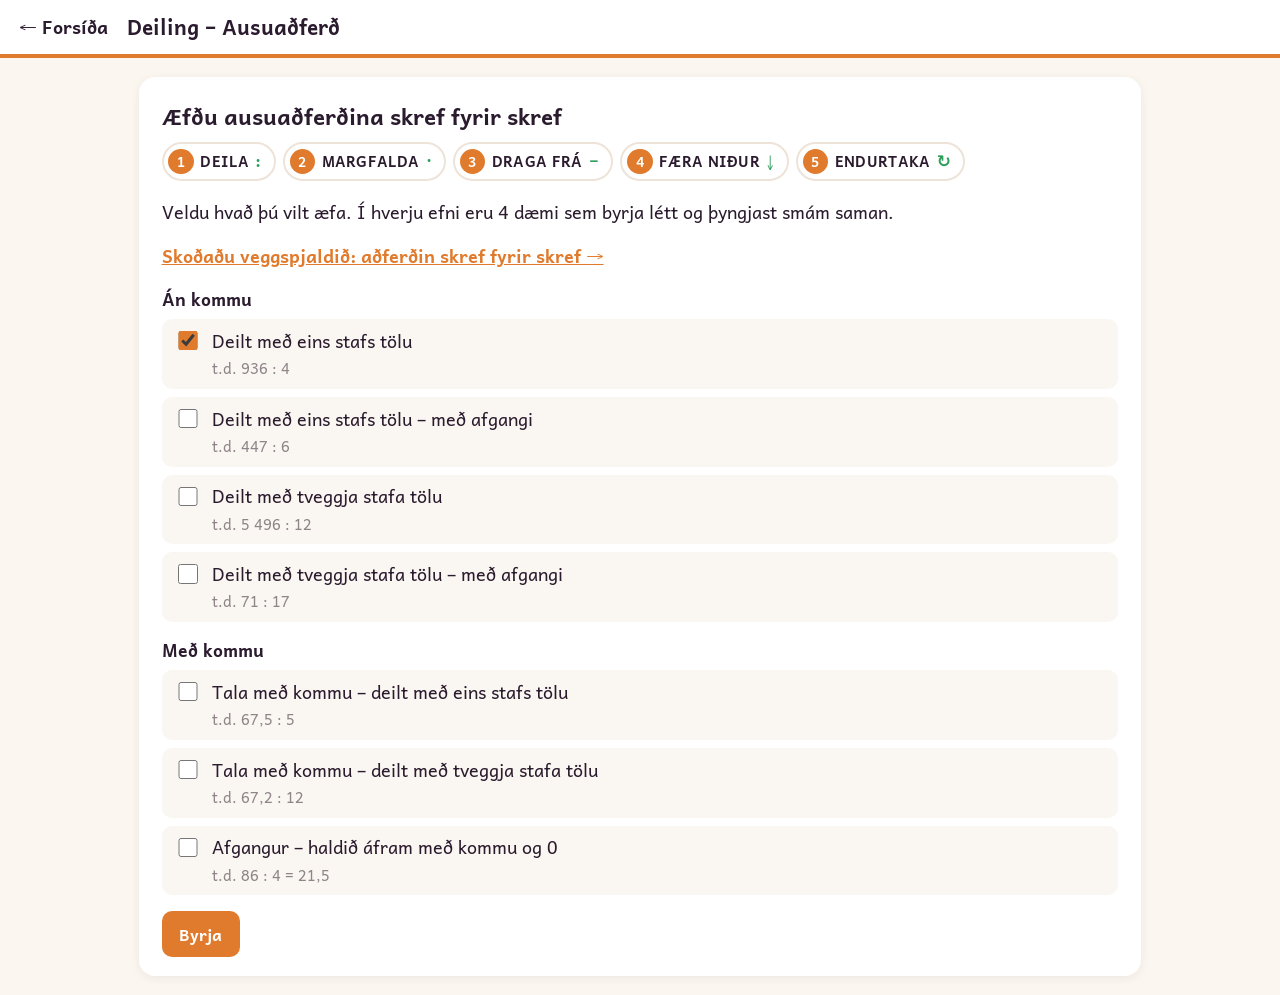
==== staerdfraedi/deiling-ausuadferd.html @ 8a7db177 "Add files via upload" ====
<!DOCTYPE html>
<html lang="is">
<head>
<meta charset="UTF-8">
<meta name="viewport" content="width=device-width, initial-scale=1">
<title>Deiling – Ausuaðferð</title>
<link rel="preconnect" href="https://fonts.googleapis.com">
<link rel="preconnect" href="https://fonts.gstatic.com" crossorigin>
<link href="https://fonts.googleapis.com/css2?family=Andika:wght@400;700&display=swap" rel="stylesheet">
<style>
:root{
  --dokkt:#2b1b2e; --appelsina:#e07b2e; --appelsina-ljos:#fde8d6;
  --graent:#2e9e5b; --graent-ljos:#e1f4e8; --bleikt:#f9d3da;
  --rautt:#b9403a; --rautt-ljos:#fbe4e2; --bakgrunnur:#fbf7f0; --kort:#ffffff; --grar:#8f8489;
}
*{box-sizing:border-box}
body{margin:0;font-family:'Andika',system-ui,sans-serif;font-variant-numeric:tabular-nums;background:var(--bakgrunnur);color:var(--dokkt);font-size:18px;line-height:1.45}
header{display:flex;align-items:center;gap:1.2rem;padding:.75rem 1.2rem;background:var(--kort);border-bottom:4px solid var(--appelsina)}
header a{color:var(--dokkt);text-decoration:none;font-weight:700;white-space:nowrap}
header a:hover{color:var(--appelsina)}
header h1{font-size:1.3rem;margin:0}
main{max-width:1040px;margin:0 auto;padding:1.2rem}
.kort{background:var(--kort);border-radius:16px;padding:1.2rem 1.4rem;box-shadow:0 2px 10px rgba(43,27,46,.07)}
h2{margin:.2rem 0 .6rem;font-size:1.4rem}
h3{margin:1rem 0 .4rem;font-size:1.1rem}
button{font-family:inherit;font-size:1rem;cursor:pointer;border:none;border-radius:10px;padding:.6rem 1.1rem;color:var(--dokkt)}
button:focus-visible,input:focus-visible{outline:3px solid var(--appelsina);outline-offset:2px}
.adal{background:var(--appelsina);color:#fff;font-weight:700}
.adal:hover{filter:brightness(.94)}
.auka{background:#f0e9e1}
.auka:hover{background:#e6ddd3}
.auka.virkur{background:var(--appelsina-ljos);box-shadow:inset 0 0 0 2px var(--appelsina)}
.falid{display:none !important}

/* Upphafsskjár */
.efnalisti{display:grid;gap:.5rem;margin:.4rem 0 1rem}
.efnalisti label{display:flex;gap:.7rem;align-items:flex-start;padding:.55rem .8rem;border-radius:10px;background:#faf6f1;cursor:pointer}
.efnalisti label:hover{background:var(--appelsina-ljos)}
.efnalisti input{width:1.2rem;height:1.2rem;margin-top:.2rem;accent-color:var(--appelsina)}
.efnalisti .daemi{color:var(--grar);font-size:.92rem}
.villa-texti{color:var(--rautt);font-weight:700;margin-left:.8rem}

/* Skrefin */
.skref{display:flex;flex-wrap:wrap;gap:.45rem;margin:.2rem 0 1rem}
.skref .flis{display:flex;align-items:center;gap:.4rem;padding:.3rem .75rem .3rem .3rem;border-radius:999px;background:#fff;border:2px solid #eee3d8;font-weight:700;font-size:.92rem;letter-spacing:.02em}
.skref .nr{display:inline-grid;place-items:center;width:1.6rem;height:1.6rem;border-radius:50%;background:var(--appelsina);color:#fff;font-size:.85rem}
.skref .takn{color:var(--graent);font-size:1.05rem}
.skref .flis.nuna{background:var(--appelsina-ljos);border-color:var(--appelsina)}
.skref .flis.blikk{animation:blikk 1.2s ease}
@keyframes blikk{0%,100%{background:#fff}30%,60%{background:var(--graent-ljos);border-color:var(--graent)}}

/* Leikskjár */
.toppur{display:flex;flex-wrap:wrap;align-items:center;justify-content:space-between;gap:.6rem;margin-bottom:.6rem}
.toppur .efni-heiti{font-weight:700;font-size:1.05rem}
.toppur .stada{color:var(--grar)}
.toppur .takkar{display:flex;gap:.5rem;flex-wrap:wrap}
.vinnusvaedi{display:grid;grid-template-columns:minmax(0,1.15fr) minmax(0,1fr);gap:1rem;align-items:start}
@media (max-width:820px){.vinnusvaedi{grid-template-columns:1fr}}
.daemi-titill{font-size:1.25rem;margin:0 0 .6rem}
.daemi-titill b{font-family:'Andika',sans-serif;font-weight:600}
.uppsetning-ramma{overflow-x:auto;padding:.6rem .2rem 1rem 2.2rem}

/* Uppsetningin sjálf */
.uppsetning{display:inline-grid;font-family:'Andika',sans-serif;font-size:2.3rem;line-height:1.3;grid-auto-rows:1.3em}
.uppsetning .h{position:relative;display:flex;align-items:center;justify-content:center;white-space:nowrap}
.uppsetning .deilt-med{justify-content:flex-end;padding-right:.35ch;border-right:3px solid var(--dokkt);color:var(--appelsina);font-weight:600}
.uppsetning .stofn{border-top:3px solid var(--dokkt)}
.uppsetning .svar{color:var(--appelsina);font-weight:600}
.uppsetning .strik{border-bottom:2px solid var(--dokkt)}
.uppsetning .minus::before{content:'−';position:absolute;right:100%;margin-right:.08ch;color:var(--graent);font-weight:600}
.uppsetning .dauft{color:transparent}
.uppsetning .or{color:var(--graent);font-size:.7em;font-weight:600}
.uppsetning .virk{background:var(--appelsina-ljos);color:var(--appelsina);font-weight:600;border-radius:4px}
.uppsetning .rauf::after{content:'';position:absolute;inset:.08em .04em;border:2px dashed var(--appelsina);border-radius:6px}
.uppsetning .rauf{color:var(--grar)}
.uppsetning .smellanlegt{cursor:pointer;border-radius:4px}
.uppsetning .smellanlegt:hover{background:var(--graent-ljos)}
.uppsetning .smellanlegt.valid{background:var(--graent-ljos);color:var(--graent)}
.uppsetning .stofn.smellanlegt{border-top-left-radius:0;border-top-right-radius:0}
.uppsetning .notad{color:var(--grar)}
.uppsetning .komma-mark{position:absolute;left:50%;top:50%;width:.9em;height:.9em;transform:translate(-50%,-25%);border-radius:50%;border:2px dashed var(--graent);background:#fff;padding:0;z-index:2;font:inherit;font-size:.55em;color:var(--graent)}
.uppsetning .komma-mark:hover{background:var(--graent-ljos);border-style:solid}

/* Verkefnaspjald */
.verkefni p{margin:.2rem 0 .7rem}
.svarform{display:flex;gap:.5rem;flex-wrap:wrap;align-items:center;margin:.3rem 0 .6rem}
.svarform input{font-family:'Andika',sans-serif;font-size:1.6rem;width:7ch;padding:.3rem .5rem;border:2px solid #e3d8cc;border-radius:10px;text-align:center}
.endurgjof{min-height:1.5em;padding:.6rem .8rem;border-radius:10px;margin-top:.4rem}
.endurgjof:empty{padding:0}
.endurgjof.rett{background:var(--graent-ljos);color:#1d6b3d}
.endurgjof.rangt{background:var(--rautt-ljos);color:var(--rautt)}
.endurgjof.uppl{background:#f3eee8}
.abending{margin-top:.6rem;padding:.6rem .8rem;border-left:4px solid var(--appelsina);background:#fff8f1;border-radius:0 10px 10px 0}
.nidurstada{font-family:'Andika',sans-serif;font-size:1.5rem;font-weight:600;background:var(--bleikt);padding:.5rem .9rem;border-radius:10px;display:inline-block;margin:.3rem 0 .8rem}
.tafla{margin-top:1rem;padding:.7rem .9rem;background:#faf6f1;border-radius:12px}
.tafla h4{margin:0 0 .3rem;font-size:1rem}
.tafla ul{list-style:none;margin:0;padding:0;columns:3;font-family:'Andika',sans-serif;font-size:1rem}
.tafla li{padding:.05rem 0}

/* Upprifjun */
.yfirlag{position:fixed;inset:0;background:rgba(43,27,46,.45);display:grid;place-items:center;padding:1rem;z-index:20}
.yfirlag .kort{max-width:760px;width:100%;max-height:92vh;overflow:auto}
.upprifjun-innri{display:grid;grid-template-columns:auto 1fr;gap:1.2rem;align-items:start}
@media (max-width:700px){.upprifjun-innri{grid-template-columns:1fr}}
.upprifjun-innri .uppsetning{font-size:1.6rem}
.upprifjun-innri ul{margin:.2rem 0;padding-left:1.2rem}
.upprifjun-innri li{margin:.35rem 0}
.merki{display:inline-block;font-size:.85rem;font-weight:700;color:var(--appelsina);text-transform:uppercase;letter-spacing:.06em}

/* Lok */
.lok-listi{list-style:none;padding:0;margin:.4rem 0 1rem}
.lok-listi li{padding:.5rem .8rem;border-radius:10px;background:#faf6f1;margin:.35rem 0;display:flex;justify-content:space-between;gap:1rem}
</style>
</head>
<body>
<header>
  <a href="../index.html">← Forsíða</a>
  <h1>Deiling – Ausuaðferð</h1>
</header>

<main>
  <!-- Upphafsskjár -->
  <section id="upphaf" class="kort">
    <h2>Æfðu ausuaðferðina skref fyrir skref</h2>
    <div class="skref" aria-hidden="true">
      <span class="flis"><span class="nr">1</span>DEILA <span class="takn">:</span></span>
      <span class="flis"><span class="nr">2</span>MARGFALDA <span class="takn">·</span></span>
      <span class="flis"><span class="nr">3</span>DRAGA FRÁ <span class="takn">−</span></span>
      <span class="flis"><span class="nr">4</span>FÆRA NIÐUR <span class="takn">↓</span></span>
      <span class="flis"><span class="nr">5</span>ENDURTAKA <span class="takn">↻</span></span>
    </div>
    <p>Veldu hvað þú vilt æfa. Í hverju efni eru 4 dæmi sem byrja létt og þyngjast smám saman.</p>
    <p><a href="veggspjald.html?v=ausa" style="color:var(--appelsina);font-weight:700">Skoðaðu veggspjaldið: aðferðin skref fyrir skref →</a></p>
    <div id="efnalisti"></div>
    <button class="adal" id="btnByrja">Byrja</button><span id="upphafVilla" class="villa-texti"></span>
  </section>

  <!-- Leikskjár -->
  <section id="leikur" class="falid">
    <div class="toppur">
      <div><div class="efni-heiti" id="efniHeiti"></div><div class="stada" id="stada"></div></div>
      <div class="takkar">
        <button class="auka" id="btnUpprifjun">Upprifjun</button>
        <button class="auka" id="btnTafla">Margföldunartafla</button>
      </div>
    </div>
    <div class="skref" id="skrefin">
      <span class="flis" data-s="deila"><span class="nr">1</span>DEILA <span class="takn">:</span></span>
      <span class="flis" data-s="margfalda"><span class="nr">2</span>MARGFALDA <span class="takn">·</span></span>
      <span class="flis" data-s="draga"><span class="nr">3</span>DRAGA FRÁ <span class="takn">−</span></span>
      <span class="flis" data-s="faera"><span class="nr">4</span>FÆRA NIÐUR <span class="takn">↓</span></span>
      <span class="flis" data-s="endurtaka"><span class="nr">5</span>ENDURTAKA <span class="takn">↻</span></span>
    </div>
    <div class="vinnusvaedi">
      <div class="kort">
        <p class="daemi-titill">Reiknaðu: <b id="daemiTexti"></b></p>
        <div class="uppsetning-ramma" id="uppsetning"></div>
      </div>
      <div class="kort verkefni">
        <div id="lysing"></div>
        <form class="svarform falid" id="svarform" autocomplete="off">
          <input id="svar" inputmode="numeric" aria-label="Svar">
          <button class="adal" type="submit">Athuga</button>
        </form>
        <div id="aukatakkar"></div>
        <div class="endurgjof" id="endurgjof" aria-live="polite"></div>
        <div id="abending" class="abending falid"></div>
        <div style="margin-top:.8rem"><button class="auka" id="btnAbending">Fá ábendingu</button></div>
        <div id="tafla" class="tafla falid"></div>
      </div>
    </div>
  </section>

  <!-- Lok -->
  <section id="lok" class="kort falid">
    <h2>Vel gert!</h2>
    <p id="lokTexti"></p>
    <ul class="lok-listi" id="lokListi"></ul>
    <button class="adal" id="btnAftur">Spila aftur</button>
    <button class="auka" id="btnVelja">Velja önnur efni</button>
  </section>
</main>

<!-- Upprifjun -->
<div class="yfirlag falid" id="upprifjun">
  <div class="kort">
    <span class="merki">Upprifjun</span>
    <h2 id="uppTitill"></h2>
    <div class="upprifjun-innri">
      <div id="uppDaemi"></div>
      <div id="uppAtridi"></div>
    </div>
    <div style="margin-top:1rem"><button class="adal" id="btnLokaUpp">Byrja á dæmunum</button></div>
  </div>
</div>

<script>
/* ============ Hjálparföll ============ */
const $ = s => document.querySelector(s);
const rand = (a, b) => a + Math.floor(Math.random() * (b - a + 1));
const velja = arr => arr[Math.floor(Math.random() * arr.length)];
const hefur0 = n => String(n).includes('0');
const fyrstiStafur = n => Number(String(n)[0]);
const NBSP = ' ';

// Þúsundabil eins og í Stiku: 5 496, 14 350
function thusund(heiltala) {
  const s = String(heiltala);
  if (s.length < 4) return s;
  return s.replace(/\B(?=(\d{3})+(?!\d))/g, NBSP);
}
const ein = n => n % 10 === 1 && n % 100 !== 11;
function erAfgangs(n, enn) { return (ein(n) ? 'Það er ' : 'Það eru ') + (enn ? 'enn ' : '') + n + ' afgangs'; }
function sinnum(q) { return q === 1 ? 'einu sinni' : q + ' sinnum'; }

/* ============ Dæmi búin til ============ */
function heil(D, d) { return { digits: String(D).split('').map(Number), comma: null, d }; }
function kommutala(N, d, aukastafir) {
  const s = String(N);
  return { digits: s.split('').map(Number), comma: s.length - aukastafir, d };
}
function reyna(fall) {
  for (let i = 0; i < 20000; i++) { const p = fall(); if (p) return p; }
  throw new Error('Tókst ekki að búa til dæmi');
}
const milli = (x, a, b) => x >= a && x <= b;

const EFNI = [
  { id: 'e1', hopur: 'Án kommu', heiti: 'Deilt með eins stafs tölu', daemi: '936 : 4',
    upp: { p: heil(936, 4), atridi: [
      'Fimm skref: <b>deila, margfalda, draga frá, færa niður</b> og <b>endurtaka</b> þar til allir tölustafirnir hafa verið notaðir.',
      'Byrjaðu fremst. Ef talan sem deilt er með gengur ekki upp í fyrsta tölustafinn tekurðu næsta tölustaf með.',
      'Svarið er skrifað ofan á strikið, beint fyrir ofan síðasta tölustafinn sem þú notaðir.',
      'Ef talan sem deilt er með gengur ekki upp í töluna skrifarðu <b>0</b> í svarið og færir næsta tölustaf niður.'] },
    threp: [
      () => { const d = rand(2, 5), q = rand(21, 499), D = q * d; return milli(D, 100, 999) && fyrstiStafur(D) >= d && !hefur0(q) ? heil(D, d) : null; },
      () => { const d = rand(3, 9), q = rand(12, 99), D = q * d; return milli(D, 100, 999) && fyrstiStafur(D) < d && !hefur0(q) ? heil(D, d) : null; },
      () => { const d = rand(3, 9), q = rand(112, 3333), D = q * d; return milli(D, 1000, 9999) && !hefur0(q) ? heil(D, d) : null; },
      () => { const d = rand(2, 9), q = rand(101, 1999), D = q * d; return milli(D, 200, 9999) && hefur0(q) ? heil(D, d) : null; }
    ] },
  { id: 'e1a', hopur: 'Án kommu', heiti: 'Deilt með eins stafs tölu – með afgangi', daemi: '447 : 6', afgangur: true,
    upp: { p: heil(447, 6), afgangur: true, atridi: [
      'Sömu skref og áður: deila, margfalda, draga frá og færa niður.',
      'Þegar engir tölustafir eru eftir til að færa niður er talan neðst <b>afgangurinn</b>.',
      'Afgangurinn er alltaf minni en talan sem deilt er með.',
      'Svarið er skrifað svona: 447 : 6 = 74 og 3 afgangs.'] },
    threp: [
      () => { const d = rand(2, 5), q = rand(21, 499), r = rand(1, d - 1), D = q * d + r; return milli(D, 100, 999) && fyrstiStafur(D) >= d && !hefur0(q) ? heil(D, d) : null; },
      () => { const d = rand(3, 9), q = rand(12, 99), r = rand(1, d - 1), D = q * d + r; return milli(D, 100, 999) && fyrstiStafur(D) < d && !hefur0(q) ? heil(D, d) : null; },
      () => { const d = rand(3, 9), q = rand(112, 3333), r = rand(1, d - 1), D = q * d + r; return milli(D, 1000, 9999) && !hefur0(q) ? heil(D, d) : null; },
      () => { const d = rand(3, 9), q = rand(101, 1999), r = rand(1, d - 1), D = q * d + r; return milli(D, 300, 9999) && hefur0(q) ? heil(D, d) : null; }
    ] },
  { id: 't2', hopur: 'Án kommu', heiti: 'Deilt með tveggja stafa tölu', daemi: '5 496 : 12',
    upp: { p: heil(5496, 12), atridi: [
      'Sömu skref og áður: deila, margfalda, draga frá og færa niður.',
      'Oft þarf að taka tvo eða þrjá tölustafi í byrjun. 12 gengur ekki upp í 5 en gengur upp í 54.',
      'Prófaðu þig áfram: 4 · 12 = 48 og 5 · 12 = 60. 60 er meira en 54, svo 12 gengur 4 sinnum upp í 54.',
      'Hnappurinn <b>Margföldunartafla</b> sýnir margfeldi tölunnar sem deilt er með.'] },
    threp: [
      () => { const d = rand(11, 19), q = rand(2, 9); return heil(q * d, d); },
      () => { const d = rand(11, 25), q = rand(11, 39), D = q * d; return milli(D, 100, 999) && !hefur0(q) ? heil(D, d) : null; },
      () => { const d = rand(21, 45), q = rand(11, 49), D = q * d; return milli(D, 300, 1999) && !hefur0(q) ? heil(D, d) : null; },
      () => { const d = rand(11, 25), q = rand(101, 799), D = q * d; return milli(D, 1000, 9999) ? heil(D, d) : null; }
    ] },
  { id: 't2a', hopur: 'Án kommu', heiti: 'Deilt með tveggja stafa tölu – með afgangi', daemi: '71 : 17', afgangur: true,
    upp: { p: heil(71, 17), afgangur: true, atridi: [
      'Prófaðu þig áfram: 4 · 17 = 68 og 5 · 17 = 85. 85 er meira en 71, svo 17 gengur 4 sinnum upp í 71.',
      'Þegar engir tölustafir eru eftir til að færa niður er talan neðst afgangurinn.',
      'Afgangurinn er alltaf minni en talan sem deilt er með. Hér er 3 minna en 17.',
      'Svarið er skrifað svona: 71 : 17 = 4 og 3 afgangs.'] },
    threp: [
      () => { const d = rand(11, 19), q = rand(2, 9), r = rand(1, d - 1); return heil(q * d + r, d); },
      () => { const d = rand(11, 25), q = rand(11, 39), r = rand(1, d - 1), D = q * d + r; return milli(D, 100, 999) && !hefur0(q) ? heil(D, d) : null; },
      () => { const d = rand(21, 45), q = rand(11, 49), r = rand(1, d - 1), D = q * d + r; return milli(D, 300, 1999) && !hefur0(q) ? heil(D, d) : null; },
      () => { const d = rand(11, 25), q = rand(101, 799), r = rand(1, d - 1), D = q * d + r; return milli(D, 1000, 9999) ? heil(D, d) : null; }
    ] },
  { id: 'k1', hopur: 'Með kommu', heiti: 'Tala með kommu – deilt með eins stafs tölu', daemi: '67,5 : 5',
    upp: { p: kommutala(675, 5, 1), atridi: [
      'Reiknaðu alveg eins og ef engin komma væri.',
      'Komman í svarinu fer <b>beint fyrir ofan</b> kommuna í tölunni.',
      'Settu kommuna í svarið um leið og þú færir niður fyrsta tölustafinn á eftir kommunni.'] },
    threp: [
      () => { const d = rand(2, 5), Q = rand(21, 499), N = Q * d; return milli(N, 100, 999) && Math.floor(N / 10) >= d && N % 10 !== 0 ? kommutala(N, d, 1) : null; },
      () => { const d = rand(3, 9), Q = rand(12, 333), N = Q * d; return milli(N, 100, 999) && Math.floor(N / 10) >= d && N % 10 !== 0 ? kommutala(N, d, 1) : null; },
      () => { const d = rand(3, 9), Q = rand(112, 3333), N = Q * d; return milli(N, 1000, 9999) && N % 10 !== 0 ? kommutala(N, d, 1) : null; },
      () => { const d = rand(2, 9), Q = rand(101, 4999), N = Q * d; return milli(N, 1000, 9999) && Math.floor(N / 100) >= d && N % 10 !== 0 ? kommutala(N, d, 2) : null; }
    ] },
  { id: 'k2', hopur: 'Með kommu', heiti: 'Tala með kommu – deilt með tveggja stafa tölu', daemi: '67,2 : 12',
    upp: { p: kommutala(672, 12, 1), atridi: [
      'Reiknaðu alveg eins og ef engin komma væri.',
      'Komman í svarinu fer <b>beint fyrir ofan</b> kommuna í tölunni.',
      'Settu kommuna í svarið um leið og þú færir niður fyrsta tölustafinn á eftir kommunni.',
      'Prófaðu þig áfram með margföldun eins og áður: 5 · 12 = 60 og 6 · 12 = 72.'] },
    threp: [
      () => { const d = rand(11, 15), Q = rand(11, 90), N = Q * d; return milli(N, 100, 999) && Math.floor(N / 10) >= d && N % 10 !== 0 ? kommutala(N, d, 1) : null; },
      () => { const d = rand(11, 25), Q = rand(11, 99), N = Q * d; return milli(N, 200, 999) && Math.floor(N / 10) >= d && N % 10 !== 0 ? kommutala(N, d, 1) : null; },
      () => { const d = rand(12, 35), Q = rand(101, 499), N = Q * d; return milli(N, 1000, 9999) && N % 10 !== 0 ? kommutala(N, d, 1) : null; },
      () => { const d = rand(11, 25), Q = rand(101, 999), N = Q * d; return milli(N, 1000, 9999) && Math.floor(N / 100) >= d && N % 10 !== 0 ? kommutala(N, d, 2) : null; }
    ] },
  { id: 'k0', hopur: 'Með kommu', heiti: 'Afgangur – haldið áfram með kommu og 0', daemi: '86 : 4 = 21,5', nulla: true,
    upp: { p: heil(86, 4), nulla: true, atridi: [
      'Þegar afgangur er eftir má halda áfram og fá svar með kommu.',
      '86 er það sama og 86,0. Settu kommu og 0 aftan við töluna.',
      'Færðu 0 niður og settu kommu í svarið beint fyrir ofan kommuna.',
      'Haltu áfram þar til ekkert er afgangs. Stundum þarf að bæta við öðru 0.'] },
    threp: [
      () => { const d = velja([2, 4, 5]), D = rand(11, 99); return D >= d && D % d !== 0 && (D * 10) % d === 0 ? heil(D, d) : null; },
      () => { const d = velja([2, 4, 5]), D = rand(100, 999); return D % d !== 0 && (D * 10) % d === 0 ? heil(D, d) : null; },
      () => { const d = velja([4, 8]), D = rand(10, 999); return D >= d && (D * 10) % d !== 0 && (D * 100) % d === 0 ? heil(D, d) : null; },
      () => { const d = velja([12, 15, 16, 24, 25, 35, 40, 45]), D = rand(d + 1, 999); return D % d !== 0 && (D * 100) % d === 0 ? heil(D, d) : null; }
    ] }
];

/* ============ Rökfræði ausuaðferðarinnar ============ */
const tala = digs => digs.reduce((a, b) => a * 10 + b, 0);

function nyttAstand(p) {
  return { p, digits: p.digits.slice(), comma: p.comma, d: p.d, idx: -1, cur: 0, q: {}, rows: [], orvar: [],
           fasi: 'byrja', kommaSett: false, nulla: !!p.nulla, afgangur: !!p.afgangur, fyrsti: null, blikk: false };
}
function fyrstaEnd(S) {
  let v = 0;
  for (let i = 0; i < S.digits.length; i++) { v = v * 10 + S.digits[i]; if (v >= S.d) return i; }
  return S.digits.length - 1;
}
const sidasti = S => S.digits.length - 1;
function stofnTexti(digits, comma) {
  const heilt = comma === null ? digits : digits.slice(0, comma);
  const brot = comma === null ? [] : digits.slice(comma);
  return thusund(heilt.join('')) + (brot.length ? ',' + brot.join('') : '');
}
function svarTexti(S) {
  let heilt = '', brot = '';
  for (let i = S.fyrsti; i <= S.idx; i++) {
    if (S.q[i] === undefined) continue;
    if (S.kommaSett && i >= S.comma) brot += S.q[i]; else heilt += S.q[i];
  }
  return thusund(heilt) + (brot ? ',' + brot : '');
}

function endir(S, s) {
  if (S.cur === 0) { S.fasi = 'lokid'; return { ok: true, s: s + ' Ekkert er afgangs. Dæmið gengur upp!' }; }
  if (S.nulla) { S.fasi = 'baeta'; return { ok: true, s }; }
  S.fasi = 'afgangur'; return { ok: true, s };
}

function smellaTolustaf(S, i) {
  if (S.fasi === 'byrja') {
    const e = fyrstaEnd(S), v = tala(S.digits.slice(0, i + 1));
    if (i < e) return { ok: false, s: `${S.d} gengur ekki upp í ${v} því ${v} er minna en ${S.d}. Taktu fleiri tölustafi með.` };
    if (i > e) return { ok: false, s: `Þú þarft ekki svona marga tölustafi. ${S.d} gengur nú þegar upp í ${tala(S.digits.slice(0, e + 1))}.` };
    S.idx = e; S.cur = v; S.fyrsti = e; S.fasi = 'deila';
    return { ok: true, s: `Rétt! Við byrjum á ${v}.` };
  }
  if (S.fasi === 'faera') {
    if (i <= S.idx) return { ok: false, s: 'Þessi tölustafur hefur þegar verið notaður. Taktu næsta tölustaf.' };
    if (i > S.idx + 1) return { ok: false, s: 'Ekki hoppa yfir tölustaf. Taktu þann sem kemur næst.' };
    const r = S.rows[S.rows.length - 1];
    r.s += String(S.digits[i]); r.end = i;
    const ofar = S.rows[S.rows.length - 2];
    if (ofar && ofar.teg === 'marg') S.orvar.push({ rod: S.rows.length - 2, col: i });
    S.cur = S.cur * 10 + S.digits[i]; S.idx = i;
    if (S.comma !== null && i === S.comma && !S.kommaSett) {
      S.fasi = 'komma';
      return { ok: true, s: `Rétt! Þú færðir ${S.digits[i]} niður. Þessi tölustafur er á eftir kommunni.` };
    }
    S.fasi = 'deila'; S.blikk = true;
    return { ok: true, s: `Rétt! Nú er talan ${S.cur}. Þá endurtökum við skrefin og byrjum aftur á að deila.` };
  }
  return null;
}

function smellaBil(S, g) {
  if (S.fasi !== 'komma') return null;
  if (g !== S.comma - 1) return { ok: false, s: 'Ekki alveg. Komman í svarinu á að vera beint fyrir ofan kommuna í tölunni.' };
  S.kommaSett = true; S.fasi = 'deila'; S.blikk = true;
  return { ok: true, s: 'Rétt! Komman í svarinu er beint fyrir ofan kommuna í tölunni. Nú heldurðu áfram að deila.' };
}

function baeta(S) {
  if (S.fasi !== 'baeta') return null;
  const nyKomma = S.comma === null;
  if (nyKomma) S.comma = S.digits.length;
  S.digits.push(0);
  S.fasi = 'faera';
  return { ok: true, s: nyKomma
    ? `Nú stendur ${stofnTexti(S.digits, S.comma)}. Talan er jafn stór og áður. Færðu núllið niður.`
    : `Nú stendur ${stofnTexti(S.digits, S.comma)}. Færðu nýja núllið niður.` };
}

function svara(S, ans) {
  if (S.fasi === 'deila') {
    const q = Math.floor(S.cur / S.d);
    if (ans === q) {
      S.q[S.idx] = q;
      if (q === 0) {
        if (S.idx < sidasti(S)) { S.fasi = 'faera'; return { ok: true, s: `Rétt! ${S.d} gengur 0 sinnum upp í ${S.cur}. Þá færum við strax næsta tölustaf niður.` }; }
        return endir(S, `Rétt! ${S.d} gengur 0 sinnum upp í ${S.cur}.`);
      }
      S.fasi = 'margfalda';
      return { ok: true, s: `Rétt! ${S.d} gengur ${sinnum(q)} upp í ${S.cur}.` };
    }
    const m = ans * S.d;
    if (ans > q) return { ok: false, s: `${ans} · ${S.d} = ${thusund(m)}. Það er meira en ${S.cur}. Prófaðu lægri tölu.` };
    const eftir = S.cur - m;
    return { ok: false, s: `${ans} · ${S.d} = ${m}. Þá ${ein(eftir) ? 'er' : 'eru'} ${eftir} eftir og ${S.d} gengur upp í ${eftir}. Prófaðu hærri tölu.` };
  }
  if (S.fasi === 'margfalda') {
    const q = S.q[S.idx], p = q * S.d;
    if (ans !== p) return { ok: false, s: `Ekki alveg. Reiknaðu ${q} · ${S.d} aftur.` };
    S.rows.push({ teg: 'marg', s: String(p), end: S.idx });
    S.fasi = 'draga';
    return { ok: true, s: `Rétt! ${q} · ${S.d} = ${p}.` };
  }
  if (S.fasi === 'draga') {
    const p = S.q[S.idx] * S.d, mism = S.cur - p;
    if (ans !== mism) return { ok: false, s: `Ekki alveg. Reiknaðu ${S.cur} − ${p} aftur.` };
    const fyrr = S.cur;
    S.rows.push({ teg: 'mism', s: String(mism), end: S.idx });
    S.cur = mism;
    if (S.idx < sidasti(S)) { S.fasi = 'faera'; return { ok: true, s: `Rétt! ${fyrr} − ${p} = ${mism}.` }; }
    return endir(S, `Rétt! ${fyrr} − ${p} = ${mism}.`);
  }
  if (S.fasi === 'afgangur') {
    if (ans !== S.cur) return { ok: false, s: `Ekki alveg. Afgangurinn er talan neðst í uppsetningunni.` };
    S.fasi = 'lokid';
    return { ok: true, s: `Rétt! ${erAfgangs(S.cur)}.` };
  }
  return null;
}

// Rétta skrefið (notað í upprifjun, þegar svarað er rangt þrisvar og í prófunum)
function rettSkref(S) {
  switch (S.fasi) {
    case 'byrja': return smellaTolustaf(S, fyrstaEnd(S));
    case 'faera': return smellaTolustaf(S, S.idx + 1);
    case 'komma': return smellaBil(S, S.comma - 1);
    case 'baeta': return baeta(S);
    case 'deila': return svara(S, Math.floor(S.cur / S.d));
    case 'margfalda': return svara(S, S.q[S.idx] * S.d);
    case 'draga': return svara(S, S.cur - S.q[S.idx] * S.d);
    case 'afgangur': return svara(S, S.cur);
  }
  return null;
}
function rettSvarTexti(S) {
  switch (S.fasi) {
    case 'deila': return String(Math.floor(S.cur / S.d));
    case 'margfalda': return String(S.q[S.idx] * S.d);
    case 'draga': return String(S.cur - S.q[S.idx] * S.d);
    case 'afgangur': return String(S.cur);
  }
  return '';
}
function leysaAllt(p) {
  const S = nyttAstand(p);
  for (let n = 0; n < 300 && S.fasi !== 'lokid'; n++) rettSkref(S);
  S.blikk = false;
  return S;
}
function jafnaTexti(S) {
  let t = `${stofnTexti(S.p.digits, S.p.comma)} : ${S.d} = ${svarTexti(S)}`;
  if (S.afgangur && S.cur > 0) t += ` og ${S.cur} afgangs`;
  return t;
}

/* ============ Teikning uppsetningar ============ */
function teiknaUppsetningu(S, gagnvirkt) {
  const n = S.digits.length;
  const g = document.createElement('div');
  g.className = 'uppsetning';
  const F0 = gagnvirkt ? S.fasi : 'lokid';
  g.style.gridTemplateColumns = `auto repeat(${n}, 1.25ch ${F0 === 'komma' ? '1.1ch' : '.5ch'})`;
  const dalkur = i => 2 + 2 * i, bil = i => 3 + 2 * i;
  const holf = (row, col, txt, cls) => {
    const c = document.createElement('div');
    c.className = 'h ' + (cls || '');
    c.style.gridRow = row; c.style.gridColumn = col;
    if (txt !== undefined && txt !== null) c.textContent = txt;
    g.appendChild(c); return c;
  };
  const F = gagnvirkt ? S.fasi : 'lokid';

  // Hvaða tala er „núverandi“ tala?  -1 = fremsti hluti tölunnar efst, k = röð k
  let virkRod = null;
  if (['deila', 'margfalda'].includes(F)) virkRod = S.rows.length ? S.rows.length - 1 : -1;
  if (F === 'draga') virkRod = S.rows.length >= 2 ? S.rows.length - 2 : -1;
  if (F === 'afgangur') virkRod = S.rows.length - 1;

  // Röð 1: svarið
  for (let i = 0; i < n; i++) {
    const c = holf(1, dalkur(i), S.q[i] !== undefined ? S.q[i] : '', 'svar');
    if (F === 'deila' && i === S.idx) { c.classList.add('rauf'); c.textContent = '?'; }
    const b = holf(1, bil(i), S.kommaSett && i === S.comma - 1 ? ',' : '', 'svar');
    if (F === 'komma' && i < n - 1) {
      const k = document.createElement('button');
      k.className = 'komma-mark'; k.type = 'button'; k.dataset.bil = i;
      k.setAttribute('aria-label', 'Setja kommu hér'); k.textContent = ',';
      b.appendChild(k);
    }
  }
  // Röð 2: talan sem deilt er með og talan sem á að deila
  holf(2, 1, String(S.d), 'deilt-med');
  for (let i = 0; i < n; i++) {
    const c = holf(2, dalkur(i), S.digits[i], 'stofn');
    c.dataset.i = i;
    if (virkRod === -1 && i <= S.idx) c.classList.add('virk');
    if (F === 'byrja' || F === 'faera') c.classList.add('smellanlegt');
    holf(2, bil(i), S.comma !== null && i === S.comma - 1 ? ',' : '', 'stofn');
  }
  // Útreikningar fyrir neðan
  S.rows.forEach((r, k) => {
    const row = 3 + k, start = r.end - r.s.length + 1;
    for (let j = 0; j < r.s.length; j++) {
      const col = start + j;
      let cls = r.teg === 'marg' ? 'strik' + (j === 0 ? ' minus' : '') : '';
      if (r.teg === 'mism' && j < r.s.length - 1 && /^0+$/.test(r.s.slice(0, j + 1))) cls += ' dauft';
      if (virkRod === k) cls += ' virk';
      holf(row, dalkur(col), r.s[j], cls);
      if (j < r.s.length - 1) holf(row, bil(col), '', r.teg === 'marg' ? 'strik' : '');
    }
  });
  S.orvar.forEach(o => holf(3 + o.rod, dalkur(o.col), '↓', 'or'));
  // Auður reitur fyrir næsta svar
  if (F === 'margfalda' || F === 'draga') {
    const c = holf(3 + S.rows.length, dalkur(S.idx), '?', 'rauf' + (F === 'margfalda' ? ' minus' : ''));
  }
  return g;
}

/* ============ Viðmót ============ */
let leikur = { valin: [], rod: [], nr: 0, S: null, villurSkref: 0, villurDaemi: 0, nidurstodur: {}, taflaSynd: false };

function synaSkja(id) {
  ['upphaf', 'leikur', 'lok'].forEach(s => $('#' + s).classList.toggle('falid', s !== id));
  window.scrollTo(0, 0);
}

function teiknaEfnalista() {
  const box = $('#efnalisti');
  let html = '', hopur = '';
  EFNI.forEach((e, i) => {
    if (e.hopur !== hopur) { if (hopur) html += '</div>'; hopur = e.hopur; html += `<h3>${hopur}</h3><div class="efnalisti">`; }
    html += `<label><input type="checkbox" id="v_${e.id}" ${i === 0 ? 'checked' : ''}><span>${e.heiti}<br><span class="daemi">t.d. ${e.daemi}</span></span></label>`;
  });
  box.innerHTML = html + '</div>';
}

function byrjaLeik(efni) {
  const notud = new Set();
  leikur.valin = efni;
  leikur.rod = [];
  leikur.nidurstodur = {};
  efni.forEach(e => {
    leikur.nidurstodur[e.id] = { heiti: e.heiti, alls: 0, anVillu: 0 };
    e.threp.forEach((f, t) => {
      let p, lykill;
      do { p = reyna(f); lykill = p.digits.join('') + '|' + p.comma + '|' + p.d; } while (notud.has(lykill));
      notud.add(lykill);
      p.afgangur = !!e.afgangur; p.nulla = !!e.nulla;
      leikur.rod.push({ efni: e, p, threp: t });
    });
  });
  leikur.nr = 0;
  synaSkja('leikur');
  synaDaemi();
}

function synaDaemi() {
  const x = leikur.rod[leikur.nr];
  leikur.S = nyttAstand(x.p);
  leikur.villurSkref = 0; leikur.villurDaemi = 0;
  setjaEndurgjof('', '');
  $('#abending').classList.add('falid');
  teikna();
  if (x.threp === 0) opnaUpprifjun(x.efni);
}

function setjaEndurgjof(texti, teg) {
  const e = $('#endurgjof');
  e.textContent = texti; e.className = 'endurgjof ' + (teg || '');
}

function lysing(S) {
  const d = S.d;
  switch (S.fasi) {
    case 'byrja': return `<p><b>Byrjun:</b> Hve marga tölustafi þarftu að taka fremst svo að ${d} gangi upp í töluna?</p><p>Smelltu á <b>síðasta</b> tölustafinn sem þú tekur með.</p>`;
    case 'deila': return `<p><b>1. Deila:</b> Hve oft gengur ${d} upp í ${S.cur}?</p>`;
    case 'margfalda': return `<p><b>2. Margfalda:</b> ${S.q[S.idx]} · ${d} = ?</p>`;
    case 'draga': return `<p><b>3. Draga frá:</b> ${S.cur} − ${S.q[S.idx] * d} = ?</p>`;
    case 'faera': return `<p><b>4. Færa niður:</b> Smelltu á tölustafinn sem þú færir niður.</p>`;
    case 'komma': return `<p><b>Komman:</b> Smelltu þar sem komman á að vera í svarinu.</p>`;
    case 'baeta': return S.comma === null
      ? `<p><b>Afgangur:</b> ${erAfgangs(S.cur)} en engir tölustafir eru eftir til að færa niður.</p><p>Í stað þess að hætta setjum við kommu og 0 aftan við töluna og höldum áfram.</p>`
      : `<p><b>Afgangur:</b> ${erAfgangs(S.cur, true)}. Bættu öðru 0 aftan við og haltu áfram.</p>`;
    case 'afgangur': return `<p><b>Afgangur:</b> Engir tölustafir eru eftir til að færa niður. Hver er afgangurinn?</p>`;
    case 'lokid': return `<p><b>Svarið er:</b></p><div class="nidurstada">${jafnaTexti(S)}</div>`;
  }
  return '';
}

function abendingTexti(S) {
  const d = S.d;
  switch (S.fasi) {
    case 'byrja': return `Byrjaðu á fremsta tölustafnum, ${S.digits[0]}. Ef ${d} er stærri en ${S.digits[0]} gengur ${d} ekki upp í hann og þú tekur næsta tölustaf með.`;
    case 'deila': return `Finndu tölu sem þú getur margfaldað með ${d} svo að útkoman verði eins nálægt ${S.cur} og hægt er, en ekki stærri.` + (d > 9 ? ' Margföldunartaflan getur hjálpað.' : '');
    case 'margfalda': return `Margfaldaðu töluna sem þú skrifaðir síðast í svarið (${S.q[S.idx]}) með ${d}.`;
    case 'draga': return `Dragðu neðri töluna frá þeirri efri: ${S.cur} − ${S.q[S.idx] * d}.`;
    case 'faera': return `Taktu næsta tölustaf sem hefur ekki verið notaður. Hann er beint fyrir ofan auða plássið hægra megin við ${S.cur}.`;
    case 'komma': return `Finndu kommuna í ${stofnTexti(S.digits, S.comma)}. Komman í svarinu fer beint fyrir ofan hana.`;
    case 'baeta': return `${stofnTexti(S.digits, S.comma)} og ${stofnTexti(S.digits.concat([0]), S.comma === null ? S.digits.length : S.comma)} eru jafn stórar tölur. Þess vegna má bæta 0 aftan við.`;
    case 'afgangur': return `Afgangurinn er talan neðst. Hann er alltaf minni en ${d}.`;
  }
  return 'Dæmið er búið. Smelltu á „Næsta dæmi“.';
}

function teikna() {
  const S = leikur.S, x = leikur.rod[leikur.nr];
  $('#efniHeiti').textContent = x.efni.heiti;
  $('#stada').textContent = `Dæmi ${leikur.nr + 1} af ${leikur.rod.length}`;
  $('#daemiTexti').textContent = `${stofnTexti(S.p.digits, S.p.comma)} : ${S.d}`;

  document.querySelectorAll('#skrefin .flis').forEach(f => {
    f.classList.toggle('nuna', f.dataset.s === S.fasi);
    f.classList.remove('blikk');
  });
  if (S.blikk) {
    const f = document.querySelector('#skrefin .flis[data-s="endurtaka"]');
    void f.offsetWidth; f.classList.add('blikk'); S.blikk = false;
  }

  const ramma = $('#uppsetning');
  ramma.innerHTML = '';
  ramma.appendChild(teiknaUppsetningu(S, true));

  $('#lysing').innerHTML = lysing(S);
  const medInntak = ['deila', 'margfalda', 'draga', 'afgangur'].includes(S.fasi);
  $('#svarform').classList.toggle('falid', !medInntak);
  if (medInntak) { $('#svar').value = ''; $('#svar').focus({ preventScroll: true }); }

  const auka = $('#aukatakkar');
  auka.innerHTML = '';
  if (S.fasi === 'baeta') {
    const b = document.createElement('button');
    b.className = 'adal'; b.id = 'btnBaeta';
    b.textContent = S.comma === null ? 'Bæta við ,0' : 'Bæta við 0';
    b.onclick = () => adgerd(baeta(S));
    auka.appendChild(b);
  }
  if (S.fasi === 'lokid') {
    const b = document.createElement('button');
    b.className = 'adal'; b.id = 'btnNaesta';
    b.textContent = leikur.nr < leikur.rod.length - 1 ? 'Næsta dæmi →' : 'Sjá niðurstöður →';
    b.onclick = naesta;
    auka.appendChild(b);
    b.focus({ preventScroll: true });
  }
  $('#btnAbending').classList.toggle('falid', S.fasi === 'lokid');
  teiknaToflu();
}

function teiknaToflu() {
  const t = $('#tafla');
  t.classList.toggle('falid', !leikur.taflaSynd);
  $('#btnTafla').classList.toggle('virkur', leikur.taflaSynd);
  if (!leikur.taflaSynd || !leikur.S) return;
  const d = leikur.S.d;
  let li = '';
  for (let k = 1; k <= 9; k++) li += `<li>${k} · ${d} = ${thusund(k * d)}</li>`;
  t.innerHTML = `<h4>Margföldunartafla ${d}</h4><ul>${li}</ul>`;
}

function adgerd(nidurstada) {
  if (!nidurstada) return;
  const S = leikur.S;
  if (nidurstada.ok) {
    leikur.villurSkref = 0;
    $('#abending').classList.add('falid');
    const lokid = S.fasi === 'lokid';
    if (lokid) skraNidurstodu();
    teikna();
    setjaEndurgjof(nidurstada.s, 'rett');
    return;
  }
  leikur.villurSkref++; leikur.villurDaemi++;
  if (leikur.villurSkref >= 3) {
    const rett = rettSvarTexti(S);
    const r = rettSkref(S);
    leikur.villurSkref = 0;
    $('#abending').classList.add('falid');
    if (S.fasi === 'lokid') skraNidurstodu();
    teikna();
    setjaEndurgjof((rett ? `Rétta svarið er ${rett}. ` : 'Hér er rétta skrefið. ') + r.s.replace(/^Rétt! /, ''), 'uppl');
    return;
  }
  setjaEndurgjof(nidurstada.s, 'rangt');
}

function skraNidurstodu() {
  const x = leikur.rod[leikur.nr], n = leikur.nidurstodur[x.efni.id];
  n.alls++; if (leikur.villurDaemi === 0) n.anVillu++;
}

function naesta() {
  if (leikur.nr < leikur.rod.length - 1) { leikur.nr++; synaDaemi(); return; }
  const listi = Object.values(leikur.nidurstodur);
  const alls = listi.reduce((a, n) => a + n.alls, 0), an = listi.reduce((a, n) => a + n.anVillu, 0);
  $('#lokTexti').textContent = `Þú leystir ${alls} dæmi. ${an} þeirra leystirðu án villu.`;
  $('#lokListi').innerHTML = listi.map(n => `<li><span>${n.heiti}</span><b>${n.anVillu} af ${n.alls} án villu</b></li>`).join('');
  synaSkja('lok');
}

function opnaUpprifjun(efni) {
  const p = Object.assign({}, efni.upp.p, { afgangur: !!efni.upp.afgangur, nulla: !!efni.upp.nulla });
  const S = leysaAllt(p);
  $('#uppTitill').textContent = efni.heiti;
  const box = $('#uppDaemi');
  box.innerHTML = `<div class="nidurstada" style="font-size:1.15rem">${jafnaTexti(S)}</div>`;
  const r = document.createElement('div'); r.className = 'uppsetning-ramma';
  r.appendChild(teiknaUppsetningu(S, false));
  box.appendChild(r);
  $('#uppAtridi').innerHTML = '<ul>' + efni.upp.atridi.map(a => `<li>${a}</li>`).join('') + '</ul>';
  $('#upprifjun').classList.remove('falid');
  $('#btnLokaUpp').focus();
}
function lokaUpprifjun() {
  $('#upprifjun').classList.add('falid');
  if (['deila', 'margfalda', 'draga', 'afgangur'].includes(leikur.S?.fasi)) $('#svar').focus({ preventScroll: true });
}

/* ============ Atburðir ============ */
$('#btnByrja').onclick = () => {
  const valin = EFNI.filter(e => $('#v_' + e.id).checked);
  if (!valin.length) { $('#upphafVilla').textContent = 'Veldu að minnsta kosti eitt efni.'; return; }
  $('#upphafVilla').textContent = '';
  byrjaLeik(valin);
};
$('#efnalisti').addEventListener('change', () => { $('#upphafVilla').textContent = ''; });
$('#btnAftur').onclick = () => byrjaLeik(leikur.valin);
$('#btnVelja').onclick = () => synaSkja('upphaf');
$('#btnLokaUpp').onclick = lokaUpprifjun;
$('#upprifjun').addEventListener('click', e => { if (e.target.id === 'upprifjun') lokaUpprifjun(); });
document.addEventListener('keydown', e => { if (e.key === 'Escape' && !$('#upprifjun').classList.contains('falid')) lokaUpprifjun(); });
$('#btnUpprifjun').onclick = () => opnaUpprifjun(leikur.rod[leikur.nr].efni);
$('#btnTafla').onclick = () => { leikur.taflaSynd = !leikur.taflaSynd; teiknaToflu(); };
$('#btnAbending').onclick = () => {
  const a = $('#abending');
  a.textContent = abendingTexti(leikur.S);
  a.classList.remove('falid');
};
$('#svarform').addEventListener('submit', e => {
  e.preventDefault();
  const v = $('#svar').value.replace(/\s/g, '');
  if (!/^\d+$/.test(v)) { setjaEndurgjof('Skrifaðu tölu.', 'rangt'); return; }
  adgerd(svara(leikur.S, Number(v)));
});
$('#uppsetning').addEventListener('click', e => {
  const k = e.target.closest('.komma-mark');
  if (k) { adgerd(smellaBil(leikur.S, Number(k.dataset.bil))); return; }
  const t = e.target.closest('.stofn.smellanlegt');
  if (t) adgerd(smellaTolustaf(leikur.S, Number(t.dataset.i)));
});
// Í byrjun: lita tölustafina sem yrðu teknir með
$('#uppsetning').addEventListener('mouseover', e => {
  const t = e.target.closest('.stofn.smellanlegt');
  if (!t || leikur.S.fasi !== 'byrja') return;
  const i = Number(t.dataset.i);
  document.querySelectorAll('#uppsetning .stofn.smellanlegt').forEach(c => c.classList.toggle('valid', Number(c.dataset.i) <= i));
});
$('#uppsetning').addEventListener('mouseleave', () => {
  document.querySelectorAll('#uppsetning .stofn.valid').forEach(c => c.classList.remove('valid'));
});

teiknaEfnalista();
</script>
</body>
</html>
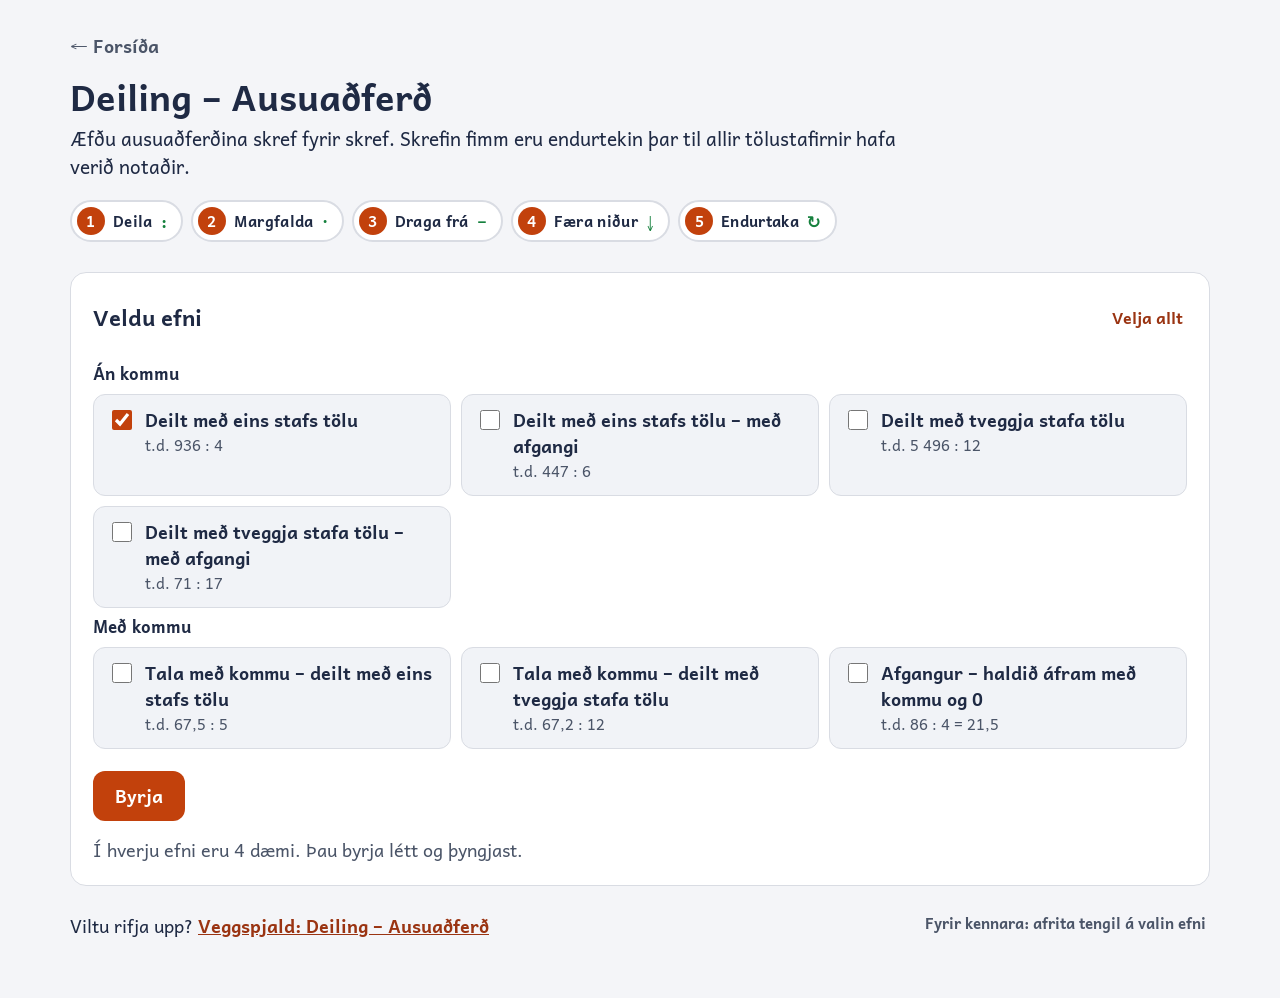
==== commit 44c31818: "Add files via upload" ====
--- a/staerdfraedi/deiling-ausuadferd.html
+++ b/staerdfraedi/deiling-ausuadferd.html
@@ -4,61 +4,42 @@
 <meta charset="UTF-8">
 <meta name="viewport" content="width=device-width, initial-scale=1">
 <title>Deiling – Ausuaðferð</title>
-<link rel="preconnect" href="https://fonts.googleapis.com">
-<link rel="preconnect" href="https://fonts.gstatic.com" crossorigin>
-<link href="https://fonts.googleapis.com/css2?family=Andika:wght@400;700&display=swap" rel="stylesheet">
+<link rel="stylesheet" href="../sameiginlegt.css">
+<link rel="stylesheet" href="leikjarammi.css">
 <style>
-:root{
-  --dokkt:#2b1b2e; --appelsina:#e07b2e; --appelsina-ljos:#fde8d6;
-  --graent:#2e9e5b; --graent-ljos:#e1f4e8; --bleikt:#f9d3da;
-  --rautt:#b9403a; --rautt-ljos:#fbe4e2; --bakgrunnur:#fbf7f0; --kort:#ffffff; --grar:#8f8489;
-}
-*{box-sizing:border-box}
-body{margin:0;font-family:'Andika',system-ui,sans-serif;font-variant-numeric:tabular-nums;background:var(--bakgrunnur);color:var(--dokkt);font-size:18px;line-height:1.45}
-header{display:flex;align-items:center;gap:1.2rem;padding:.75rem 1.2rem;background:var(--kort);border-bottom:4px solid var(--appelsina)}
-header a{color:var(--dokkt);text-decoration:none;font-weight:700;white-space:nowrap}
-header a:hover{color:var(--appelsina)}
-header h1{font-size:1.3rem;margin:0}
-main{max-width:1040px;margin:0 auto;padding:1.2rem}
-.kort{background:var(--kort);border-radius:16px;padding:1.2rem 1.4rem;box-shadow:0 2px 10px rgba(43,27,46,.07)}
-h2{margin:.2rem 0 .6rem;font-size:1.4rem}
+/* Litir leiksins eru sóttir í sameiginlegt útlit síðunnar (sameiginlegt.css) */
+body{
+  --dokkt:var(--ink); --appelsina:var(--acc); --appelsina-ljos:var(--acc-bg);
+  --graent:var(--ok); --graent-ljos:var(--ok-bg); --bleikt:var(--acc-bg);
+  --rautt:#8A1C1C; --rautt-ljos:#FDECEC; --kort:var(--card); --grar:#8A93A6;
+}
 h3{margin:1rem 0 .4rem;font-size:1.1rem}
 button{font-family:inherit;font-size:1rem;cursor:pointer;border:none;border-radius:10px;padding:.6rem 1.1rem;color:var(--dokkt)}
-button:focus-visible,input:focus-visible{outline:3px solid var(--appelsina);outline-offset:2px}
-.adal{background:var(--appelsina);color:#fff;font-weight:700}
-.adal:hover{filter:brightness(.94)}
-.auka{background:#f0e9e1}
-.auka:hover{background:#e6ddd3}
-.auka.virkur{background:var(--appelsina-ljos);box-shadow:inset 0 0 0 2px var(--appelsina)}
+.adal,.auka{font-size:18px}
+.adal{font-weight:700;border-radius:12px;padding:12px 22px;min-height:48px;background:var(--acc);color:#fff}
+.adal:hover{filter:brightness(1.1)}
+.auka{font-weight:700;border-radius:12px;padding:10px 18px;min-height:44px;background:transparent;border:1.5px solid var(--line);color:var(--ink)}
+.auka:hover{background:var(--soft)}
+.auka.virkur{background:var(--acc-bg);border-color:var(--acc)}
 .falid{display:none !important}
-
-/* Upphafsskjár */
-.efnalisti{display:grid;gap:.5rem;margin:.4rem 0 1rem}
-.efnalisti label{display:flex;gap:.7rem;align-items:flex-start;padding:.55rem .8rem;border-radius:10px;background:#faf6f1;cursor:pointer}
-.efnalisti label:hover{background:var(--appelsina-ljos)}
-.efnalisti input{width:1.2rem;height:1.2rem;margin-top:.2rem;accent-color:var(--appelsina)}
-.efnalisti .daemi{color:var(--grar);font-size:.92rem}
-.villa-texti{color:var(--rautt);font-weight:700;margin-left:.8rem}
-
-/* Skrefin */
-.skref{display:flex;flex-wrap:wrap;gap:.45rem;margin:.2rem 0 1rem}
-.skref .flis{display:flex;align-items:center;gap:.4rem;padding:.3rem .75rem .3rem .3rem;border-radius:999px;background:#fff;border:2px solid #eee3d8;font-weight:700;font-size:.92rem;letter-spacing:.02em}
-.skref .nr{display:inline-grid;place-items:center;width:1.6rem;height:1.6rem;border-radius:50%;background:var(--appelsina);color:#fff;font-size:.85rem}
-.skref .takn{color:var(--graent);font-size:1.05rem}
-.skref .flis.nuna{background:var(--appelsina-ljos);border-color:var(--appelsina)}
+.kort{background:var(--card);border:1.5px solid var(--line);border-radius:16px;padding:22px}
+
+/* Skrefin: útlit merkjanna er í leikjarammi.css, táknin eru græn eins og í uppsetningunni */
+.skref .takn{color:var(--graent)}
 .skref .flis.blikk{animation:blikk 1.2s ease}
 @keyframes blikk{0%,100%{background:#fff}30%,60%{background:var(--graent-ljos);border-color:var(--graent)}}
+@media (prefers-reduced-motion:reduce){ .skref .flis.blikk{animation:none} }
 
 /* Leikskjár */
-.toppur{display:flex;flex-wrap:wrap;align-items:center;justify-content:space-between;gap:.6rem;margin-bottom:.6rem}
-.toppur .efni-heiti{font-weight:700;font-size:1.05rem}
-.toppur .stada{color:var(--grar)}
-.toppur .takkar{display:flex;gap:.5rem;flex-wrap:wrap}
-.vinnusvaedi{display:grid;grid-template-columns:minmax(0,1.15fr) minmax(0,1fr);gap:1rem;align-items:start}
-@media (max-width:820px){.vinnusvaedi{grid-template-columns:1fr}}
+.toppur{display:flex;flex-wrap:wrap;align-items:center;justify-content:space-between;gap:10px;margin-bottom:10px}
+.toppur .efni-heiti{font-weight:700;font-size:19px}
+.toppur .stada{color:var(--muted)}
+.toppur .takkar{display:flex;gap:10px;flex-wrap:wrap}
+.vinnusvaedi{display:grid;grid-template-columns:minmax(0,1.15fr) minmax(0,1fr);gap:16px;align-items:start}
+@media (max-width:860px){.vinnusvaedi{grid-template-columns:minmax(0,1fr)}}
 .daemi-titill{font-size:1.25rem;margin:0 0 .6rem}
-.daemi-titill b{font-family:'Andika',sans-serif;font-weight:600}
-.uppsetning-ramma{overflow-x:auto;padding:.6rem .2rem 1rem 2.2rem}
+.daemi-titill b{font-weight:700}
+.uppsetning-ramma{overflow-x:auto;padding:.6rem .2rem 1rem 2.2rem;background-color:#fff;background-image:linear-gradient(var(--grid) 1px,transparent 1px),linear-gradient(90deg,var(--grid) 1px,transparent 1px);background-size:22px 22px;border-radius:12px}
 
 /* Uppsetningin sjálf */
 .uppsetning{display:inline-grid;font-family:'Andika',sans-serif;font-size:2.3rem;line-height:1.3;grid-auto-rows:1.3em}
@@ -83,73 +64,48 @@
 
 /* Verkefnaspjald */
 .verkefni p{margin:.2rem 0 .7rem}
-.svarform{display:flex;gap:.5rem;flex-wrap:wrap;align-items:center;margin:.3rem 0 .6rem}
-.svarform input{font-family:'Andika',sans-serif;font-size:1.6rem;width:7ch;padding:.3rem .5rem;border:2px solid #e3d8cc;border-radius:10px;text-align:center}
-.endurgjof{min-height:1.5em;padding:.6rem .8rem;border-radius:10px;margin-top:.4rem}
+.svarform{display:flex;gap:10px;flex-wrap:wrap;align-items:center;margin:6px 0 10px}
+.svarform input{font:inherit;font-size:26px;font-weight:700;width:6.5em;padding:6px 10px;border:2px solid var(--line);border-radius:12px;text-align:center}
+.endurgjof{min-height:1.5em;padding:10px 14px;border-radius:12px;margin-top:8px;font-weight:700}
 .endurgjof:empty{padding:0}
-.endurgjof.rett{background:var(--graent-ljos);color:#1d6b3d}
-.endurgjof.rangt{background:var(--rautt-ljos);color:var(--rautt)}
-.endurgjof.uppl{background:#f3eee8}
-.abending{margin-top:.6rem;padding:.6rem .8rem;border-left:4px solid var(--appelsina);background:#fff8f1;border-radius:0 10px 10px 0}
-.nidurstada{font-family:'Andika',sans-serif;font-size:1.5rem;font-weight:600;background:var(--bleikt);padding:.5rem .9rem;border-radius:10px;display:inline-block;margin:.3rem 0 .8rem}
-.tafla{margin-top:1rem;padding:.7rem .9rem;background:#faf6f1;border-radius:12px}
+.endurgjof.rett{background:var(--ok-bg);color:#14532D}
+.endurgjof.rangt{background:#FDECEC;color:#8A1C1C}
+.endurgjof.uppl{background:var(--soft);color:var(--ink)}
+.abending{margin-top:10px;padding:10px 14px;border-left:4px solid var(--acc);background:var(--acc-bg);border-radius:0 12px 12px 0}
+.nidurstada{font-size:24px;font-weight:700;background:var(--acc-bg);color:var(--acc-dark);padding:8px 14px;border-radius:12px;display:inline-block;margin:4px 0 12px}
+.tafla{margin-top:1rem;padding:12px 14px;background:var(--soft);border-radius:12px}
 .tafla h4{margin:0 0 .3rem;font-size:1rem}
-.tafla ul{list-style:none;margin:0;padding:0;columns:3;font-family:'Andika',sans-serif;font-size:1rem}
+.tafla ul{list-style:none;margin:0;padding:0;columns:3;font-size:1rem}
 .tafla li{padding:.05rem 0}
 
 /* Upprifjun */
-.yfirlag{position:fixed;inset:0;background:rgba(43,27,46,.45);display:grid;place-items:center;padding:1rem;z-index:20}
-.yfirlag .kort{max-width:760px;width:100%;max-height:92vh;overflow:auto}
-.upprifjun-innri{display:grid;grid-template-columns:auto 1fr;gap:1.2rem;align-items:start}
-@media (max-width:700px){.upprifjun-innri{grid-template-columns:1fr}}
-.upprifjun-innri .uppsetning{font-size:1.6rem}
-.upprifjun-innri ul{margin:.2rem 0;padding-left:1.2rem}
-.upprifjun-innri li{margin:.35rem 0}
-.merki{display:inline-block;font-size:.85rem;font-weight:700;color:var(--appelsina);text-transform:uppercase;letter-spacing:.06em}
-
-/* Lok */
-.lok-listi{list-style:none;padding:0;margin:.4rem 0 1rem}
-.lok-listi li{padding:.5rem .8rem;border-radius:10px;background:#faf6f1;margin:.35rem 0;display:flex;justify-content:space-between;gap:1rem}
+.ausa-upp .nidurstada{font-size:1.15rem}
+.ausa-upp .uppsetning{font-size:1.6rem}
 </style>
 </head>
-<body>
-<header>
-  <a href="../index.html">← Forsíða</a>
-  <h1>Deiling – Ausuaðferð</h1>
-</header>
-
-<main>
-  <!-- Upphafsskjár -->
-  <section id="upphaf" class="kort">
-    <h2>Æfðu ausuaðferðina skref fyrir skref</h2>
-    <div class="skref" aria-hidden="true">
-      <span class="flis"><span class="nr">1</span>DEILA <span class="takn">:</span></span>
-      <span class="flis"><span class="nr">2</span>MARGFALDA <span class="takn">·</span></span>
-      <span class="flis"><span class="nr">3</span>DRAGA FRÁ <span class="takn">−</span></span>
-      <span class="flis"><span class="nr">4</span>FÆRA NIÐUR <span class="takn">↓</span></span>
-      <span class="flis"><span class="nr">5</span>ENDURTAKA <span class="takn">↻</span></span>
-    </div>
-    <p>Veldu hvað þú vilt æfa. Í hverju efni eru 4 dæmi sem byrja létt og þyngjast smám saman.</p>
-    <p><a href="veggspjald.html?v=ausa" style="color:var(--appelsina);font-weight:700">Skoðaðu veggspjaldið: aðferðin skref fyrir skref →</a></p>
-    <div id="efnalisti"></div>
-    <button class="adal" id="btnByrja">Byrja</button><span id="upphafVilla" class="villa-texti"></span>
-  </section>
+<body class="fag-staerdfraedi">
+<div class="wrap">
+  <a class="heim" href="../index.html">← Forsíða</a>
+
+  <!-- Upphafsskjár (teiknaður af leikjarammi.js) -->
+  <section id="upphaf"></section>
 
   <!-- Leikskjár -->
-  <section id="leikur" class="falid">
+  <section id="leikur" class="hidden">
     <div class="toppur">
       <div><div class="efni-heiti" id="efniHeiti"></div><div class="stada" id="stada"></div></div>
       <div class="takkar">
         <button class="auka" id="btnUpprifjun">Upprifjun</button>
         <button class="auka" id="btnTafla">Margföldunartafla</button>
+        <button class="auka" id="btnHaetta">Hætta</button>
       </div>
     </div>
     <div class="skref" id="skrefin">
-      <span class="flis" data-s="deila"><span class="nr">1</span>DEILA <span class="takn">:</span></span>
-      <span class="flis" data-s="margfalda"><span class="nr">2</span>MARGFALDA <span class="takn">·</span></span>
-      <span class="flis" data-s="draga"><span class="nr">3</span>DRAGA FRÁ <span class="takn">−</span></span>
-      <span class="flis" data-s="faera"><span class="nr">4</span>FÆRA NIÐUR <span class="takn">↓</span></span>
-      <span class="flis" data-s="endurtaka"><span class="nr">5</span>ENDURTAKA <span class="takn">↻</span></span>
+      <span class="flis" data-s="deila"><span class="nr">1</span>Deila <span class="takn">:</span></span>
+      <span class="flis" data-s="margfalda"><span class="nr">2</span>Margfalda <span class="takn">·</span></span>
+      <span class="flis" data-s="draga"><span class="nr">3</span>Draga frá <span class="takn">−</span></span>
+      <span class="flis" data-s="faera"><span class="nr">4</span>Færa niður <span class="takn">↓</span></span>
+      <span class="flis" data-s="endurtaka"><span class="nr">5</span>Endurtaka <span class="takn">↻</span></span>
     </div>
     <div class="vinnusvaedi">
       <div class="kort">
@@ -171,29 +127,12 @@
     </div>
   </section>
 
-  <!-- Lok -->
-  <section id="lok" class="kort falid">
-    <h2>Vel gert!</h2>
-    <p id="lokTexti"></p>
-    <ul class="lok-listi" id="lokListi"></ul>
-    <button class="adal" id="btnAftur">Spila aftur</button>
-    <button class="auka" id="btnVelja">Velja önnur efni</button>
-  </section>
-</main>
-
-<!-- Upprifjun -->
-<div class="yfirlag falid" id="upprifjun">
-  <div class="kort">
-    <span class="merki">Upprifjun</span>
-    <h2 id="uppTitill"></h2>
-    <div class="upprifjun-innri">
-      <div id="uppDaemi"></div>
-      <div id="uppAtridi"></div>
-    </div>
-    <div style="margin-top:1rem"><button class="adal" id="btnLokaUpp">Byrja á dæmunum</button></div>
-  </div>
+  <!-- Lokaskjár (teiknaður af leikjarammi.js) -->
+  <section id="lok" class="hidden"></section>
 </div>
 
+
+<script src="leikjarammi.js"></script>
 <script>
 /* ============ Hjálparföll ============ */
 const $ = s => document.querySelector(s);
@@ -529,30 +468,15 @@
 }
 
 /* ============ Viðmót ============ */
-let leikur = { valin: [], rod: [], nr: 0, S: null, villurSkref: 0, villurDaemi: 0, nidurstodur: {}, taflaSynd: false };
-
-function synaSkja(id) {
-  ['upphaf', 'leikur', 'lok'].forEach(s => $('#' + s).classList.toggle('falid', s !== id));
-  window.scrollTo(0, 0);
-}
-
-function teiknaEfnalista() {
-  const box = $('#efnalisti');
-  let html = '', hopur = '';
-  EFNI.forEach((e, i) => {
-    if (e.hopur !== hopur) { if (hopur) html += '</div>'; hopur = e.hopur; html += `<h3>${hopur}</h3><div class="efnalisti">`; }
-    html += `<label><input type="checkbox" id="v_${e.id}" ${i === 0 ? 'checked' : ''}><span>${e.heiti}<br><span class="daemi">t.d. ${e.daemi}</span></span></label>`;
-  });
-  box.innerHTML = html + '</div>';
-}
+let leikur = { valin: [], rod: [], nr: 0, S: null, villurSkref: 0, villurDaemi: 0, taflaSynd: false };
+
+function synaSkja(id) { RAMMI.syna(id); }
 
 function byrjaLeik(efni) {
   const notud = new Set();
   leikur.valin = efni;
   leikur.rod = [];
-  leikur.nidurstodur = {};
   efni.forEach(e => {
-    leikur.nidurstodur[e.id] = { heiti: e.heiti, alls: 0, anVillu: 0 };
     e.threp.forEach((f, t) => {
       let p, lykill;
       do { p = reyna(f); lykill = p.digits.join('') + '|' + p.comma + '|' + p.d; } while (notud.has(lykill));
@@ -562,6 +486,7 @@
     });
   });
   leikur.nr = 0;
+  RAMMI.hefja(leikur.rod.map(x => x.efni.id));
   synaSkja('leikur');
   synaDaemi();
 }
@@ -573,7 +498,7 @@
   setjaEndurgjof('', '');
   $('#abending').classList.add('falid');
   teikna();
-  if (x.threp === 0) opnaUpprifjun(x.efni);
+  if (x.threp === 0) opnaUpprifjun(x.efni, true);
 }
 
 function setjaEndurgjof(texti, teg) {
@@ -697,51 +622,35 @@
 }
 
 function skraNidurstodu() {
-  const x = leikur.rod[leikur.nr], n = leikur.nidurstodur[x.efni.id];
-  n.alls++; if (leikur.villurDaemi === 0) n.anVillu++;
+  RAMMI.skra(leikur.rod[leikur.nr].efni.id, leikur.villurDaemi === 0);
 }
 
 function naesta() {
   if (leikur.nr < leikur.rod.length - 1) { leikur.nr++; synaDaemi(); return; }
-  const listi = Object.values(leikur.nidurstodur);
-  const alls = listi.reduce((a, n) => a + n.alls, 0), an = listi.reduce((a, n) => a + n.anVillu, 0);
-  $('#lokTexti').textContent = `Þú leystir ${alls} dæmi. ${an} þeirra leystirðu án villu.`;
-  $('#lokListi').innerHTML = listi.map(n => `<li><span>${n.heiti}</span><b>${n.anVillu} af ${n.alls} án villu</b></li>`).join('');
-  synaSkja('lok');
-}
-
-function opnaUpprifjun(efni) {
+  RAMMI.lok({ hnappar: [
+    { texti: 'Æfa aftur', adal: true, smellt: () => byrjaLeik(leikur.valin) },
+    { texti: 'Velja önnur efni', smellt: () => synaSkja('upphaf') }
+  ] });
+}
+
+function opnaUpprifjun(efni, fyrst) {
   const p = Object.assign({}, efni.upp.p, { afgangur: !!efni.upp.afgangur, nulla: !!efni.upp.nulla });
   const S = leysaAllt(p);
-  $('#uppTitill').textContent = efni.heiti;
-  const box = $('#uppDaemi');
-  box.innerHTML = `<div class="nidurstada" style="font-size:1.15rem">${jafnaTexti(S)}</div>`;
+  const box = document.createElement('div'); box.className = 'ausa-upp';
+  box.innerHTML = `<div class="nidurstada">${jafnaTexti(S)}</div>`;
   const r = document.createElement('div'); r.className = 'uppsetning-ramma';
   r.appendChild(teiknaUppsetningu(S, false));
   box.appendChild(r);
-  $('#uppAtridi').innerHTML = '<ul>' + efni.upp.atridi.map(a => `<li>${a}</li>`).join('') + '</ul>';
-  $('#upprifjun').classList.remove('falid');
-  $('#btnLokaUpp').focus();
+  RAMMI.upprifjun({ titill: efni.heiti, atridi: efni.upp.atridi, mynd: box,
+    hnappur: fyrst ? 'Byrja á dæmunum' : 'Loka upprifjun', eftir: lokaUpprifjun });
 }
 function lokaUpprifjun() {
-  $('#upprifjun').classList.add('falid');
   if (['deila', 'margfalda', 'draga', 'afgangur'].includes(leikur.S?.fasi)) $('#svar').focus({ preventScroll: true });
 }
 
 /* ============ Atburðir ============ */
-$('#btnByrja').onclick = () => {
-  const valin = EFNI.filter(e => $('#v_' + e.id).checked);
-  if (!valin.length) { $('#upphafVilla').textContent = 'Veldu að minnsta kosti eitt efni.'; return; }
-  $('#upphafVilla').textContent = '';
-  byrjaLeik(valin);
-};
-$('#efnalisti').addEventListener('change', () => { $('#upphafVilla').textContent = ''; });
-$('#btnAftur').onclick = () => byrjaLeik(leikur.valin);
-$('#btnVelja').onclick = () => synaSkja('upphaf');
-$('#btnLokaUpp').onclick = lokaUpprifjun;
-$('#upprifjun').addEventListener('click', e => { if (e.target.id === 'upprifjun') lokaUpprifjun(); });
-document.addEventListener('keydown', e => { if (e.key === 'Escape' && !$('#upprifjun').classList.contains('falid')) lokaUpprifjun(); });
-$('#btnUpprifjun').onclick = () => opnaUpprifjun(leikur.rod[leikur.nr].efni);
+$('#btnHaetta').onclick = () => synaSkja('upphaf');
+$('#btnUpprifjun').onclick = () => opnaUpprifjun(leikur.rod[leikur.nr].efni, false);
 $('#btnTafla').onclick = () => { leikur.taflaSynd = !leikur.taflaSynd; teiknaToflu(); };
 $('#btnAbending').onclick = () => {
   const a = $('#abending');
@@ -771,7 +680,16 @@
   document.querySelectorAll('#uppsetning .stofn.valid').forEach(c => c.classList.remove('valid'));
 });
 
-teiknaEfnalista();
+RAMMI.upphaf({
+  titill: 'Deiling – Ausuaðferð',
+  inngangur: 'Æfðu ausuaðferðina skref fyrir skref. Skrefin fimm eru endurtekin þar til allir tölustafirnir hafa verið notaðir.',
+  skref: [{ heiti: 'Deila', takn: ':' }, { heiti: 'Margfalda', takn: '·' }, { heiti: 'Draga frá', takn: '−' }, { heiti: 'Færa niður', takn: '↓' }, { heiti: 'Endurtaka', takn: '↻' }],
+  efni: EFNI.map(e => ({ id: e.id, hopur: e.hopur, heiti: e.heiti, lysing: 't.d. ' + e.daemi, fjoldi: 4 })),
+  sjalfgefid: 1,
+  fjoldiTexti: 'Í hverju efni eru 4 dæmi. Þau byrja létt og þyngjast.',
+  tengill: { texti: 'Veggspjald: Deiling – Ausuaðferð', slod: 'veggspjald.html?v=ausa' },
+  byrja: ids => byrjaLeik(EFNI.filter(e => ids.includes(e.id)))
+});
 </script>
 </body>
 </html>
--- a/sameiginlegt.css
+++ b/sameiginlegt.css
@@ -0,0 +1,54 @@
+/* Sameiginlegt útlit fyrir Stuðning fyrir miðstig.
+   Hver síða tengir þessa skrá og setur fag á <body>, t.d. <body class="fag-staerdfraedi">. */
+@import url("https://fonts.googleapis.com/css2?family=Andika:wght@400;700&display=swap");
+
+:root{
+  --ink:#1F2A44;--muted:#4B5568;--bg:#F4F5F8;--card:#FFFFFF;--line:#D9DCE3;
+  --soft:#F1F3F7;--grid:#ECEEF3;
+  --ok:#15803D;--ok-bg:#ECFDF3;--ok-line:#A7E3BD;
+  /* Litur fags (sjálfgefið dökkblár) */
+  --acc:#1F2A44;--acc-dark:#141B2D;--acc-bg:#EEF0F5;--acc-line:#C9CEDA;
+}
+/* Litir tegunda: veggspjald (vs), hugtök (hu), aðferð (ad), æfingapróf (ap), kaflapróf (pr) */
+:root{
+  --vs-bg:#EEF5FE; --vs-line:#C7DBF4; --vs-tag:#D6E6FB; --vs-ink:#1E4C8A; --vs-acc:#3B78C4;
+  --hu-bg:#F5F3FC; --hu-line:#DCD5F0; --hu-tag:#E6E0F7; --hu-ink:#4A3C8C; --hu-acc:#7563C2;
+  --ad-bg:#FFF1F1; --ad-line:#F5CACA; --ad-tag:#FBDADA; --ad-ink:#9B2226; --ad-acc:#D64545;
+  --ap-bg:#FFF8EB; --ap-line:#F2D7A6; --ap-tag:#FBE6C2; --ap-ink:#7A4208; --ap-acc:#D9891A;
+  --pr-bg:#EEFAF2; --pr-line:#BFE5CC; --pr-tag:#D5F1DF; --pr-ink:#14532D; --pr-acc:#2E9E5B;
+}
+/* Litir faga */
+.fag-staerdfraedi{--acc:#C2410C;--acc-dark:#9A3412;--acc-bg:#FFF4ED;--acc-line:#F3C3A6}
+.fag-islenska{--acc:#0F766E;--acc-dark:#115E59;--acc-bg:#EEF9F7;--acc-line:#A7DCD3}
+
+*{box-sizing:border-box}
+body{margin:0;background:var(--bg);color:var(--ink);font-family:'Andika',system-ui,sans-serif;font-size:18px;line-height:1.45;font-variant-numeric:tabular-nums}
+.wrap{max-width:1180px;margin:0 auto;padding:24px 20px 48px}
+h1{margin:0;font-size:36px;line-height:1.15}
+h2{margin:0 0 12px;font-size:22px;line-height:1.25}
+p{margin:0}
+.muted{color:var(--muted)}
+.mono{font-family:'Andika',sans-serif;font-weight:700}
+.card{background:var(--card);border:1.5px solid var(--line);border-radius:16px;padding:22px}
+.stack{display:flex;flex-direction:column;gap:16px}
+.row{display:flex;gap:12px;align-items:center;flex-wrap:wrap}
+.hidden{display:none !important}
+.sr-only{position:absolute;left:-9999px;width:1px;height:1px;overflow:hidden}
+
+.btn{font:inherit;font-weight:700;border:0;border-radius:12px;padding:12px 22px;min-height:48px;cursor:pointer;background:var(--ink);color:#fff}
+.btn.acc{background:var(--acc)}
+.btn.ghost{background:transparent;color:var(--ink);border:1.5px solid var(--line)}
+.btn:hover{filter:brightness(1.1)}
+a:focus-visible,button:focus-visible,input:focus-visible{outline:3px solid #2563EB;outline-offset:2px}
+
+/* Hlekkur til baka á forsíðu */
+.heim{display:inline-flex;align-items:center;gap:6px;min-height:44px;margin-bottom:8px;color:var(--muted);font-weight:700;text-decoration:none}
+.heim:hover{color:var(--ink)}
+
+@media (max-width:860px){ h1{font-size:30px} }
+
+/* Upprifjun á undan hverju efni í kaflaleikjunum */
+.recap{border:2px solid var(--acc-line)}
+.recap-list{margin:0;padding-left:24px;display:flex;flex-direction:column;gap:8px;font-size:19px;line-height:1.45}
+.recap-list li::marker{color:var(--acc)}
+.recap-list a{color:var(--acc-dark);font-weight:700}
--- a/staerdfraedi/leikjarammi.css
+++ b/staerdfraedi/leikjarammi.css
@@ -0,0 +1,68 @@
+/* Sameiginlegt útlit leikjanna: upphafsskjár, skrefamerki, upprifjun og lokaskjár (sjá leikjarammi.js) */
+
+/* Haus */
+.r-haus{gap:8px}
+.r-inngangur{font-size:19px;max-width:860px}
+
+/* Skrefamerki (líka notuð inni í leikjunum) */
+.skref{display:flex;flex-wrap:wrap;gap:8px;margin:4px 0 14px}
+.flis{display:inline-flex;align-items:center;gap:8px;padding:5px 14px 5px 5px;border-radius:999px;background:#fff;border:2px solid var(--line);font-weight:700;font-size:15px;letter-spacing:.02em}
+.flis .nr{display:inline-grid;place-items:center;width:28px;height:28px;border-radius:50%;background:var(--acc);color:#fff;font-size:15px}
+.flis .takn{color:var(--acc-dark);font-size:17px}
+.flis.nuna{background:var(--acc-bg);border-color:var(--acc)}
+
+/* Val á efni */
+.r-titilrod{display:flex;justify-content:space-between;align-items:center;gap:12px;flex-wrap:wrap}
+.r-titilrod h2{margin:0}
+.r-textahnappur{font:inherit;font-weight:700;font-size:16px;background:none;border:0;color:var(--acc-dark);cursor:pointer;min-height:44px;padding:0 4px;text-align:left}
+.r-textahnappur:hover{text-decoration:underline}
+.r-hopur{margin:6px 0 8px;font-size:17px}
+.r-efnalisti{display:grid;grid-template-columns:repeat(auto-fill,minmax(280px,1fr));gap:10px;margin-bottom:6px}
+.r-efni{position:relative;display:flex;gap:10px;align-items:flex-start;padding:12px 14px;border-radius:12px;background:var(--soft);border:1.5px solid var(--line);cursor:pointer}
+.r-efni:hover{border-color:var(--acc)}
+.r-efni input{width:20px;height:20px;margin-top:3px;accent-color:var(--acc);flex:none}
+.r-efni-texti{display:flex;flex-direction:column;gap:2px;min-width:0;flex:1}
+.r-efni-texti .d{color:var(--muted);font-size:15px}
+.r-efni.lokid{background:var(--ok-bg);border-color:var(--ok-line)}
+.r-besti{font-size:14px;color:#14532D}
+.r-lokid{flex:none;align-self:flex-start;font-size:13px;font-weight:700;color:#fff;background:var(--ok);border-radius:999px;padding:2px 9px;white-space:nowrap}
+.r-stillingar{display:flex;flex-direction:column;gap:2px;border-top:1.5px solid var(--line);padding-top:10px}
+.r-stilling{display:flex;gap:10px;align-items:center;cursor:pointer;min-height:44px}
+.r-stilling input{width:20px;height:20px;accent-color:var(--acc);flex:none}
+.r-villa{color:#B42318;font-weight:700}
+.r-fotur{display:flex;justify-content:space-between;align-items:center;gap:8px 20px;flex-wrap:wrap}
+.r-tengill{color:var(--acc-dark);font-weight:700}
+.r-kennari{display:flex;flex-direction:column;align-items:flex-end;gap:4px;max-width:520px}
+.r-kennari .r-textahnappur{font-size:15px;color:var(--muted)}
+.r-kennari .muted{font-size:15px;text-align:right}
+.r-slod{font:inherit;font-size:14px;width:100%;max-width:480px;padding:6px 8px;border:1.5px solid var(--line);border-radius:8px;margin-top:4px}
+
+/* Upprifjun */
+.r-yfirlag{position:fixed;inset:0;background:rgba(31,42,68,.45);display:grid;place-items:center;padding:16px;z-index:20;overflow:auto}
+.r-yfirlag.hidden{display:none}
+.r-upp{max-width:800px;width:100%;max-height:92vh;overflow:auto;border:2px solid var(--acc-line)}
+.r-upp h2{margin:0}
+.r-merki{font-size:14px;font-weight:700;color:var(--acc-dark);text-transform:uppercase;letter-spacing:.06em}
+.r-upp-mynd{overflow-x:auto}
+
+/* Lokaskjár og niðurstöðuspjald */
+.r-spjald{border:2px solid var(--acc-line);max-width:760px}
+.r-spjald-haus{display:flex;justify-content:space-between;align-items:flex-start;gap:12px;flex-wrap:wrap}
+.r-spjald-haus h2{margin:2px 0 0}
+.r-dags{color:var(--muted);font-weight:700}
+.r-nafn{display:flex;align-items:center;gap:12px;flex-wrap:wrap}
+.r-nafn span{font-weight:700}
+.r-nafn input{font:inherit;font-size:20px;flex:1;min-width:200px;max-width:420px;padding:8px 12px;border:2px solid var(--line);border-radius:10px;min-height:48px}
+.r-listi{list-style:none;padding:0;margin:0;display:flex;flex-direction:column;gap:8px}
+.r-listi li{display:flex;justify-content:space-between;gap:12px;padding:10px 14px;border-radius:12px;background:var(--soft)}
+.r-listi b{white-space:nowrap}
+.r-hak{color:var(--ok)}
+.r-samtals{font-size:20px;font-weight:700;color:var(--acc-dark)}
+.r-skjamynd{font-size:16px;max-width:760px}
+
+@media (max-width:600px){
+  .flis{font-size:14px}
+  .r-kennari{align-items:flex-start}
+  .r-kennari .muted{text-align:left}
+  .r-listi li{flex-direction:column;gap:2px}
+}
